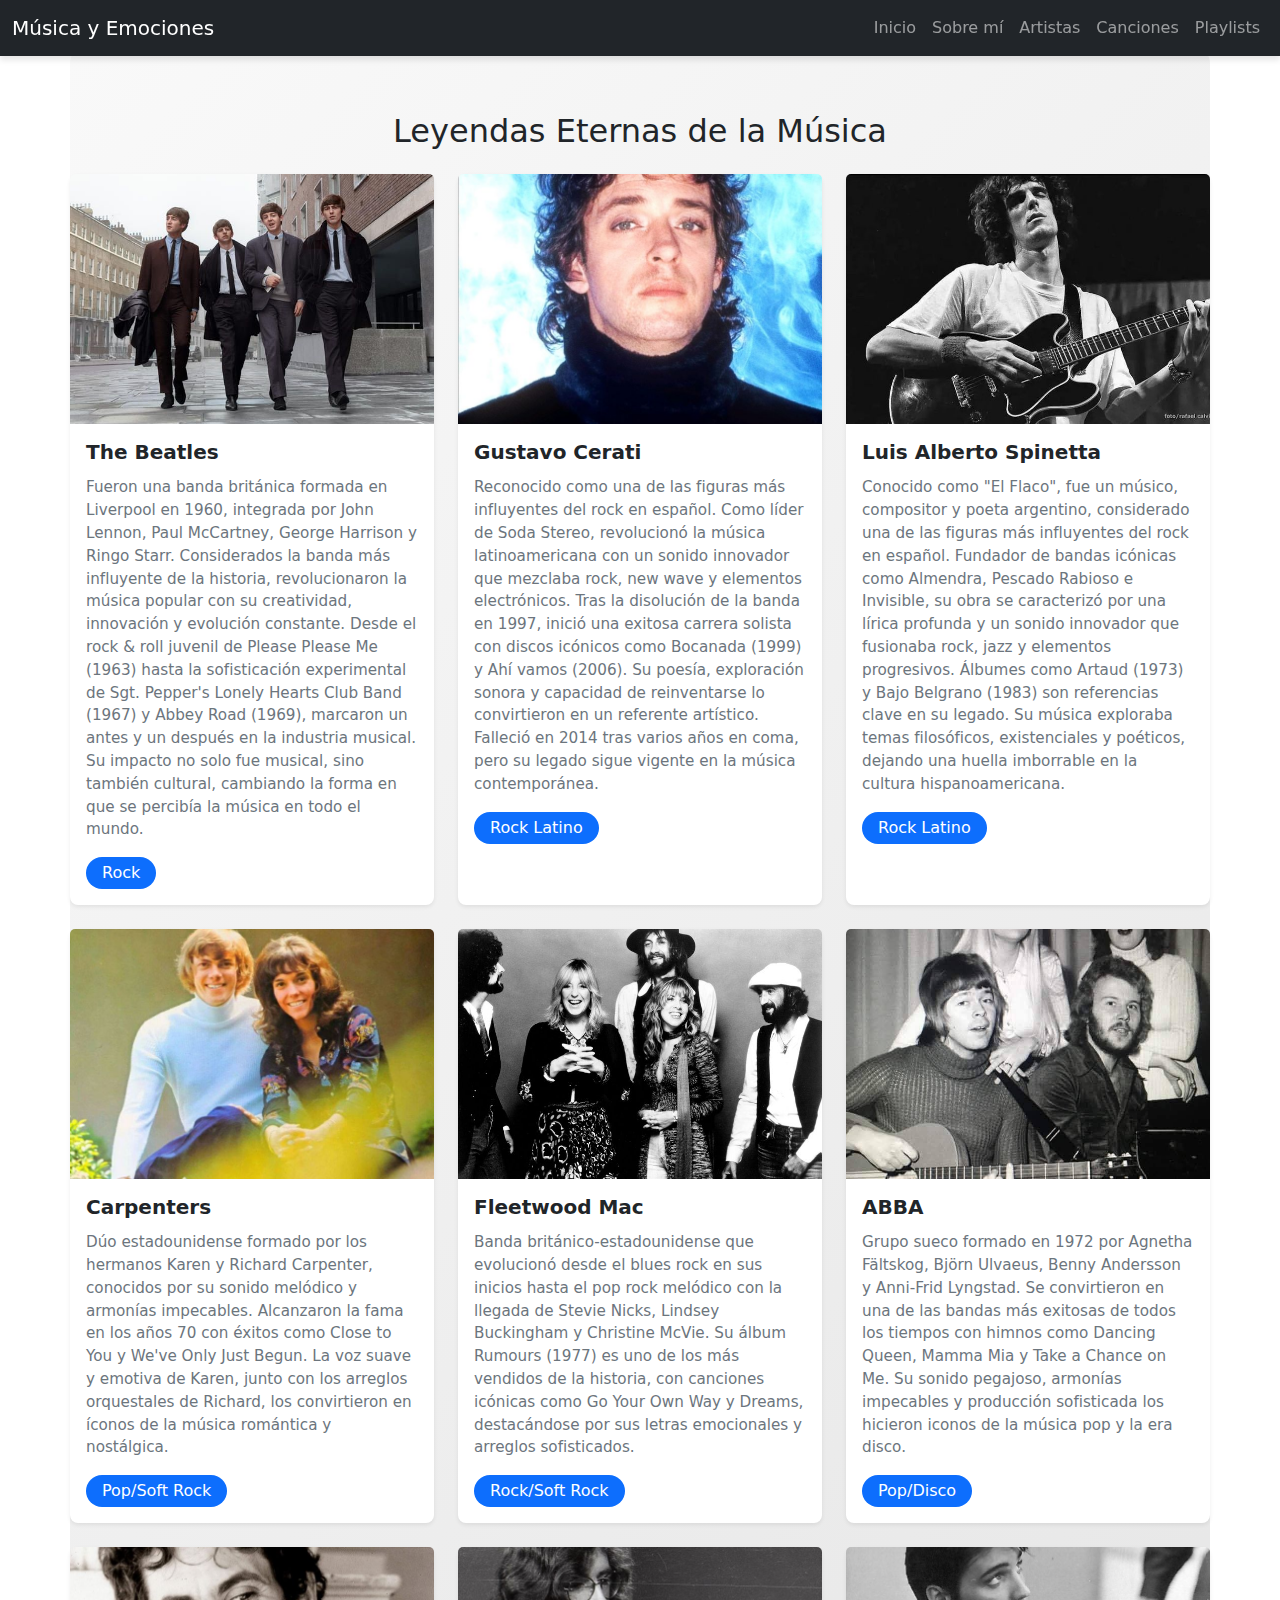
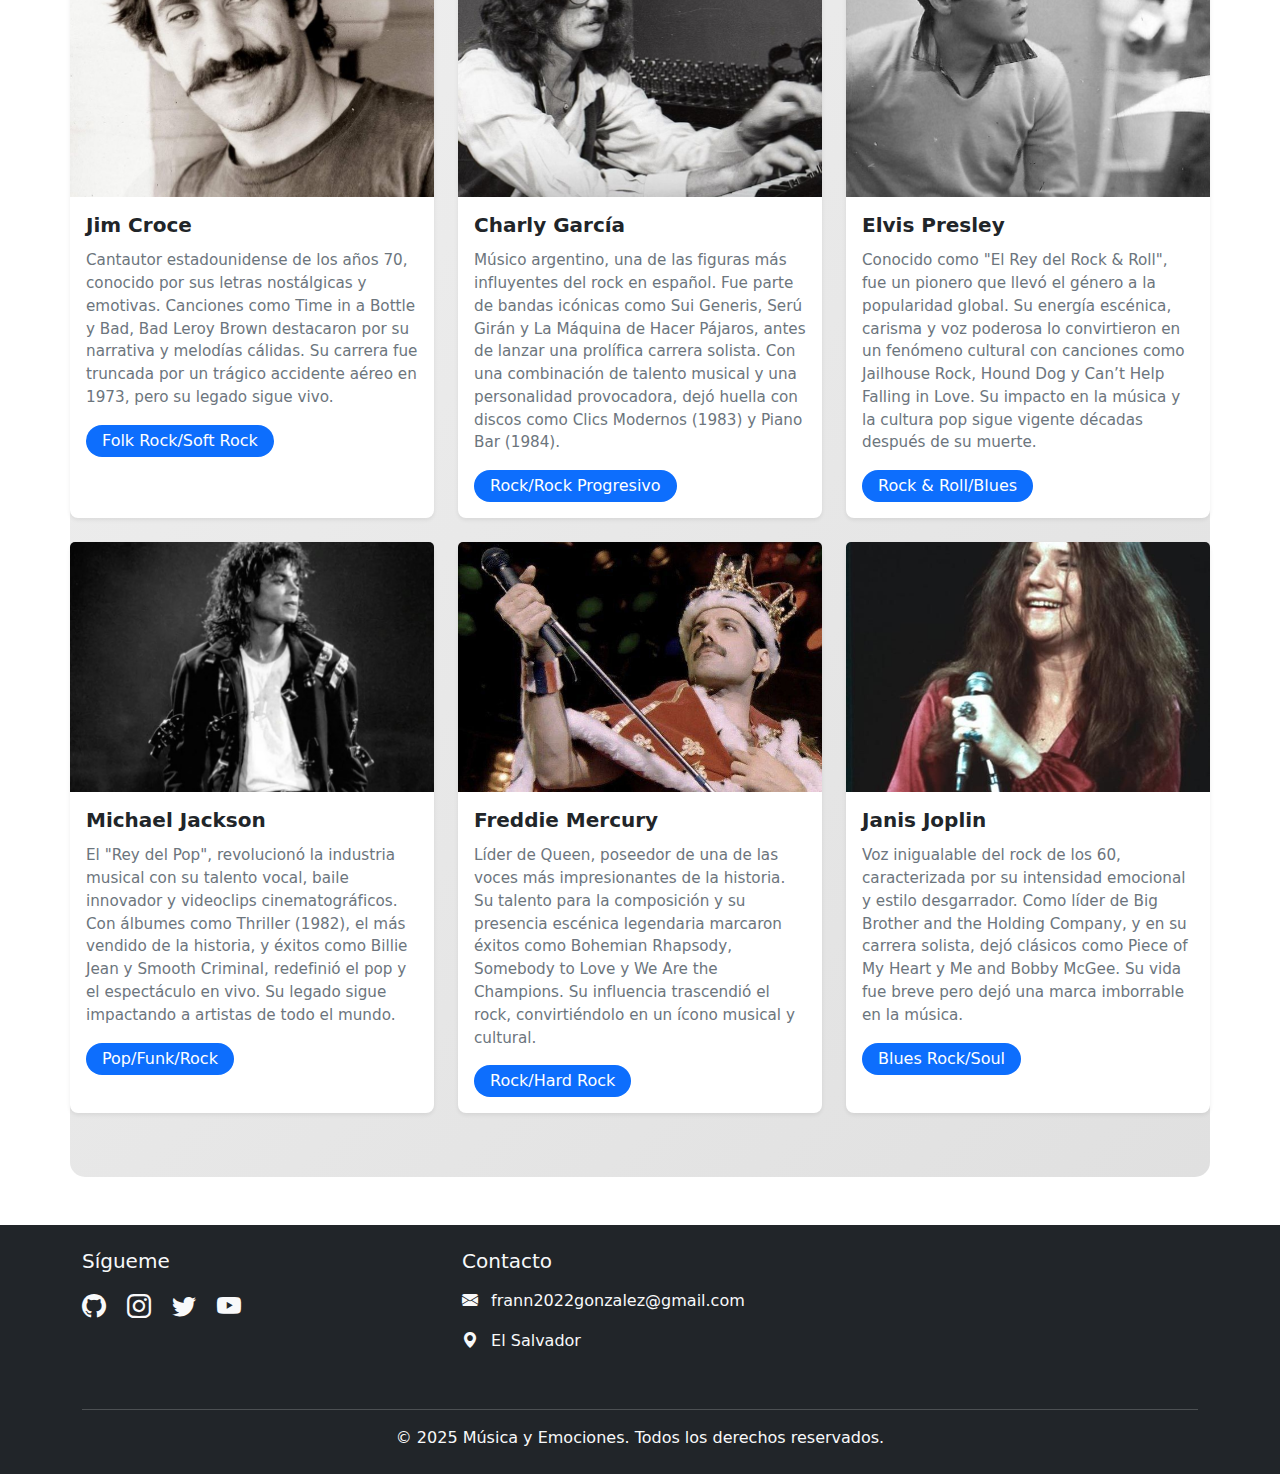
==== artistas.html @ a3bd382b "first commit" ====
<!DOCTYPE html>
<html lang="es">

<head>
    <meta charset="UTF-8">
    <meta name="viewport" content="width=device-width, initial-scale=1.0">
    <link rel="icon" type="image/png" href="Images/ondas-sonoras.png">
    <link href="https://cdn.jsdelivr.net/npm/bootstrap@5.3.0/dist/css/bootstrap.min.css" rel="stylesheet">
    <link href="https://cdn.jsdelivr.net/npm/bootstrap-icons@1.10.3/font/bootstrap-icons.css" rel="stylesheet">
    <link rel="stylesheet" href="styles.css">
</head>

<main>
<body>
    <nav class="navbar navbar-expand-lg navbar-dark bg-dark fixed-top">
        <div class="container-fluid">
            <a class="navbar-brand" href="index.html">Música y Emociones</a>
            <button class="navbar-toggler" type="button" data-bs-toggle="collapse" data-bs-target="#navbarNav">
                <span class="navbar-toggler-icon"></span>
            </button>
            <div class="collapse navbar-collapse" id="navbarNav">
                <ul class="navbar-nav ms-auto">
                    <li class="nav-item">
                        <a class="nav-link" href="index.html">Inicio</a>
                    </li>
                    <li class="nav-item">
                        <a class="nav-link" href="sobre-mi.html">Sobre mí</a>
                    </li>
                    <li class="nav-item">
                        <a class="nav-link" href="artistas.html">Artistas</a>
                    </li>
                    <li class="nav-item">
                        <a class="nav-link" href="canciones.html">Canciones</a>
                    </li>
                    <li class="nav-item">
                        <a class="nav-link" href="playlist.html">Playlists</a>
                    </li>
                </ul>
            </div>
        </div>
    </nav>

    <!-- Artistas - Galería -->
    <section id="artistas" class="container my-5">
        <h2 class="text-center mb-4">Leyendas Eternas de la Música</h2>
        <div class="row g-4">

            <!-- The Beatles Card -->
            <div class="col-md-4">
                <div class="card h-100 shadow-sm hover-card">
                    <div class="card-img-wrapper">
                        <img src="Images/Artistas/Beatles.jpg" class="card-img-top artist-img" alt="The Beatles">
                    </div>
                    <div class="card-body">
                        <h5 class="card-title">The Beatles</h5>
                        <p class="card-text">Fueron una banda británica formada en Liverpool en 1960, integrada por John
                            Lennon,
                            Paul McCartney, George Harrison y Ringo Starr. Considerados la banda más influyente de la
                            historia,
                            revolucionaron la música popular con su creatividad, innovación y evolución constante. Desde
                            el rock &
                            roll juvenil de Please Please Me (1963) hasta la sofisticación experimental de Sgt. Pepper's
                            Lonely Hearts
                            Club Band (1967) y Abbey Road (1969), marcaron un antes y un después en la industria
                            musical. Su impacto
                            no solo fue musical, sino también cultural, cambiando la forma en que se percibía la música
                            en todo el
                            mundo.</p>
                        <div class="d-flex justify-content-between align-items-center">
                            <span class="badge bg-primary">Rock</span>
                        </div>
                    </div>
                </div>
            </div>

            <!-- Gustavo Cerati Card -->
            <div class="col-md-4">
                <div class="card h-100 shadow-sm hover-card">
                    <div class="card-img-wrapper">
                        <img src="Images/Artistas/Cerati3.jpg" class="card-img-top artist-img" alt="Gustavo Cerati">
                    </div>
                    <div class="card-body">
                        <h5 class="card-title">Gustavo Cerati</h5>
                        <p class="card-text">Reconocido como una de las figuras más influyentes del rock en español.
                            Como líder de
                            Soda Stereo, revolucionó la música latinoamericana con un sonido innovador que mezclaba
                            rock, new wave y
                            elementos electrónicos. Tras la disolución de la banda en 1997, inició una exitosa carrera
                            solista con
                            discos icónicos como Bocanada (1999) y Ahí vamos (2006). Su poesía, exploración sonora y
                            capacidad de
                            reinventarse lo convirtieron en un referente artístico. Falleció en 2014 tras varios años en
                            coma, pero su
                            legado sigue vigente en la música contemporánea.</p>
                        <div class="d-flex justify-content-between align-items-center">
                            <span class="badge bg-primary">Rock Latino</span>
                        </div>
                    </div>
                </div>
            </div>

            <!-- Spinetta Card -->
            <div class="col-md-4">
                <div class="card h-100 shadow-sm hover-card">
                    <div class="card-img-wrapper">
                        <img src="Images/Artistas/Spinetta.jpg" class="card-img-top artist-img" alt="Gustavo Cerati">
                    </div>
                    <div class="card-body">
                        <h5 class="card-title">Luis Alberto Spinetta</h5>
                        <p class="card-text">Conocido como "El Flaco", fue un músico, compositor y poeta argentino,
                            considerado una
                            de las figuras más influyentes del rock en español. Fundador de bandas icónicas como
                            Almendra, Pescado
                            Rabioso e Invisible, su obra se caracterizó por una lírica profunda y un sonido innovador
                            que fusionaba
                            rock, jazz y elementos progresivos. Álbumes como Artaud (1973) y Bajo Belgrano (1983) son
                            referencias
                            clave en su legado. Su música exploraba temas filosóficos, existenciales y poéticos, dejando
                            una huella
                            imborrable en la cultura hispanoamericana.</p>
                        <div class="d-flex justify-content-between align-items-center">
                            <span class="badge bg-primary">Rock Latino</span>
                        </div>
                    </div>
                </div>
            </div>

            <!-- Carpenters Card -->
            <div class="col-md-4">
                <div class="card h-100 shadow-sm hover-card">
                    <div class="card-img-wrapper">
                        <img src="Images/Artistas/Carpenters.jpg" class="card-img-top artist-img" alt="Gustavo Cerati">
                    </div>
                    <div class="card-body">
                        <h5 class="card-title">Carpenters</h5>
                        <p class="card-text">Dúo estadounidense formado por los hermanos Karen y Richard Carpenter,
                            conocidos por su
                            sonido melódico y armonías impecables. Alcanzaron la fama en los años 70 con éxitos como
                            Close to You y
                            We've Only Just Begun. La voz suave y emotiva de Karen, junto con los arreglos orquestales
                            de Richard, los
                            convirtieron en íconos de la música romántica y nostálgica.</p>
                        <div class="d-flex justify-content-between align-items-center">
                            <span class="badge bg-primary">Pop/Soft Rock </span>
                        </div>
                    </div>
                </div>
            </div>

            <!-- Fleetwood mac Card -->
            <div class="col-md-4">
                <div class="card h-100 shadow-sm hover-card">
                    <div class="card-img-wrapper">
                        <img src="Images/Artistas/Fleetwood Mac.jpg" class="card-img-top artist-img"
                            alt="Gustavo Cerati">
                    </div>
                    <div class="card-body">
                        <h5 class="card-title">Fleetwood Mac</h5>
                        <p class="card-text">Banda británico-estadounidense que evolucionó desde el blues rock en sus
                            inicios hasta
                            el pop rock melódico con la llegada de Stevie Nicks, Lindsey Buckingham y Christine McVie.
                            Su álbum
                            Rumours (1977) es uno de los más vendidos de la historia, con canciones icónicas como Go
                            Your Own Way y
                            Dreams, destacándose por sus letras emocionales y arreglos sofisticados.</p>
                        <div class="d-flex justify-content-between align-items-center">
                            <span class="badge bg-primary">Rock/Soft Rock </span>
                        </div>
                    </div>
                </div>

            </div>

            <!-- Abba Card -->
            <div class="col-md-4">
                <div class="card h-100 shadow-sm hover-card">
                    <div class="card-img-wrapper">
                        <img src="Images/Artistas/ABBA.jpg" class="card-img-top artist-img" alt="Gustavo Cerati">
                    </div>
                    <div class="card-body">
                        <h5 class="card-title">ABBA</h5>
                        <p class="card-text">Grupo sueco formado en 1972 por Agnetha Fältskog, Björn Ulvaeus, Benny
                            Andersson y
                            Anni-Frid Lyngstad. Se convirtieron en una de las bandas más exitosas de todos los tiempos
                            con himnos como
                            Dancing Queen, Mamma Mia y Take a Chance on Me. Su sonido pegajoso, armonías impecables y
                            producción
                            sofisticada los hicieron iconos de la música pop y la era disco.</p>
                        <div class="d-flex justify-content-between align-items-center">
                            <span class="badge bg-primary">Pop/Disco </span>
                        </div>
                    </div>
                </div>
            </div>

            <!-- Jim Croce Card -->
            <div class="col-md-4">
                <div class="card h-100 shadow-sm hover-card">
                    <div class="card-img-wrapper">
                        <img src="Images/Artistas/Jim Croce.jpg" class="card-img-top artist-img" alt="Gustavo Cerati">
                    </div>
                    <div class="card-body">
                        <h5 class="card-title">Jim Croce</h5>
                        <p class="card-text">Cantautor estadounidense de los años 70, conocido por sus letras
                            nostálgicas y
                            emotivas. Canciones como Time in a Bottle y Bad, Bad Leroy Brown destacaron por su narrativa
                            y melodías
                            cálidas. Su carrera fue truncada por un trágico accidente aéreo en 1973, pero su legado
                            sigue vivo.</p>
                        <div class="d-flex justify-content-between align-items-center">
                            <span class="badge bg-primary">Folk Rock/Soft Rock </span>
                        </div>
                    </div>
                </div>
            </div>

            <!-- Charly Card -->
            <div class="col-md-4">
                <div class="card h-100 shadow-sm hover-card">
                    <div class="card-img-wrapper">
                        <img src="Images/Artistas/Charly García.jpg" class="card-img-top artist-img"
                            alt="Gustavo Cerati">
                    </div>
                    <div class="card-body">
                        <h5 class="card-title">Charly García</h5>
                        <p class="card-text">Músico argentino, una de las figuras más influyentes del rock en español.
                            Fue parte de
                            bandas icónicas como Sui Generis, Serú Girán y La Máquina de Hacer Pájaros, antes de lanzar
                            una prolífica
                            carrera solista. Con una combinación de talento musical y una personalidad provocadora, dejó
                            huella con
                            discos como Clics Modernos (1983) y Piano Bar (1984).</p>
                        <div class="d-flex justify-content-between align-items-center">
                            <span class="badge bg-primary">Rock/Rock Progresivo </span>
                        </div>
                    </div>
                </div>
            </div>

            <!-- Elvis Card -->
            <div class="col-md-4">
                <div class="card h-100 shadow-sm hover-card">
                    <div class="card-img-wrapper">
                        <img src="Images/Artistas/Elvis.jpg" class="card-img-top artist-img" alt="Gustavo Cerati">
                    </div>
                    <div class="card-body">
                        <h5 class="card-title">Elvis Presley</h5>
                        <p class="card-text">Conocido como "El Rey del Rock & Roll", fue un pionero que llevó el género
                            a la
                            popularidad global. Su energía escénica, carisma y voz poderosa lo convirtieron en un
                            fenómeno cultural
                            con canciones como Jailhouse Rock, Hound Dog y Can’t Help Falling in Love. Su impacto en la
                            música y la
                            cultura pop sigue vigente décadas después de su muerte.</p>
                        <div class="d-flex justify-content-between align-items-center">
                            <span class="badge bg-primary">Rock & Roll/Blues </span>
                        </div>
                    </div>
                </div>
            </div>

            <!-- Michael Jackson Card -->
            <div class="col-md-4">
                <div class="card h-100 shadow-sm hover-card">
                    <div class="card-img-wrapper">
                        <img src="Images/Artistas/Michael Jackson.jpg" class="card-img-top artist-img"
                            alt="Gustavo Cerati">
                    </div>
                    <div class="card-body">
                        <h5 class="card-title">Michael Jackson</h5>
                        <p class="card-text">El "Rey del Pop", revolucionó la industria musical con su talento vocal,
                            baile
                            innovador y videoclips cinematográficos. Con álbumes como Thriller (1982), el más vendido de
                            la historia,
                            y éxitos como Billie Jean y Smooth Criminal, redefinió el pop y el espectáculo en vivo. Su
                            legado sigue
                            impactando a artistas de todo el mundo.</p>
                        <div class="d-flex justify-content-between align-items-center">
                            <span class="badge bg-primary">Pop/Funk/Rock </span>
                        </div>
                    </div>
                </div>
            </div>

            <!-- Freddie Mercury Card -->
            <div class="col-md-4">
                <div class="card h-100 shadow-sm hover-card">
                    <div class="card-img-wrapper">
                        <img src="Images/Artistas/Freddie Mercury.jpg" class="card-img-top artist-img"
                            alt="Gustavo Cerati">
                    </div>
                    <div class="card-body">
                        <h5 class="card-title">Freddie Mercury</h5>
                        <p class="card-text">Líder de Queen, poseedor de una de las voces más impresionantes de la
                            historia. Su
                            talento para la composición y su presencia escénica legendaria marcaron éxitos como Bohemian
                            Rhapsody,
                            Somebody to Love y We Are the Champions. Su influencia trascendió el rock, convirtiéndolo en
                            un ícono
                            musical y cultural.</p>
                        <div class="d-flex justify-content-between align-items-center">
                            <span class="badge bg-primary">Rock/Hard Rock </span>
                        </div>
                    </div>
                </div>
            </div>

            <!-- Janis Joplin Card -->
            <div class="col-md-4">
                <div class="card h-100 shadow-sm hover-card">
                    <div class="card-img-wrapper">
                        <img src="Images/Artistas/Janis Joplin.jpg" class="card-img-top artist-img"
                            alt="Gustavo Cerati">
                    </div>
                    <div class="card-body">
                        <h5 class="card-title">Janis Joplin</h5>
                        <p class="card-text">Voz inigualable del rock de los 60, caracterizada por su intensidad
                            emocional y estilo
                            desgarrador. Como líder de Big Brother and the Holding Company, y en su carrera solista,
                            dejó clásicos
                            como Piece of My Heart y Me and Bobby McGee. Su vida fue breve pero dejó una marca
                            imborrable en la
                            música.</p>
                        <div class="d-flex justify-content-between align-items-center">
                            <span class="badge bg-primary">Blues Rock/Soul </span>
                        </div>
                    </div>
                </div>
            </div>

        </div>
    </section>

    <!-- Footer -->
    <footer class="footer bg-dark text-light py-4 mt-5">
        <div class="container">
          <div class="row g-4">
            <!-- Columna de redes sociales -->
            <div class="col-md-4">
              <h5 class="mb-3">Sígueme</h5>
              <div class="social-links">
                <a href="https://github.com/Frann1411" target="_blank" class="text-light me-3"><i class="bi bi-github fs-4"></i></a>
                <a href="https://www.instagram.com/frann14.11?igsh=MWNpeHpvYTNza2E0MA==" target="_blank" class="text-light me-3"><i class="bi bi-instagram fs-4"></i></a>
                <a href="https://x.com/Frann1411" target="_blank" class="text-light me-3"><i class="bi bi-twitter fs-4"></i></a>
                <a href="https://www.youtube.com/@franklingonzalez1224" target="_blank" class="text-light me-3"><i class="bi bi-youtube fs-4"></i></a>
              </div>
            </div>
  
            <!-- Columna de contacto -->
            <div class="col-md-4">
              <h5 class="mb-3">Contacto</h5>
              <p><i class="bi bi-envelope-fill me-2"></i> frann2022gonzalez@gmail.com </p>
              <p><i class="bi bi-geo-alt-fill me-2"></i> El Salvador </p>
            </div>
          </div>
          <!-- Derechos de autor -->
          <div class="row mt-4">
            <div class="col-12">
              <hr class="bg-light">
              <p class="text-center mb-0">
                © 2025 Música y Emociones. Todos los derechos reservados.
              </p>
            </div>
          </div>
        </div>
      </footer>

    <!-- Scripts -->
    <script src="scripts.js"></script>
    <script src="https://cdn.jsdelivr.net/npm/bootstrap@5.3.0/dist/js/bootstrap.bundle.min.js"></script>

</body>
</main>
</html>
---- styles.css ----
/* Estilos para el Navbar */
#navbar {
    background: transparent;
    transition: background 0.5s ease;
  }
  
  #navbar.scrolled {
    background: linear-gradient(90deg, #061a3f, #020a1a); /* Fondo al hacer scroll */
  }
  
  .navbar-nav .nav-link {
    position: relative;
    transition: color 0.3s ease;
  }
  
  .navbar-nav .nav-link:hover {
    color: #ff6f61 !important; /* Color al hacer hover */
  }
  
  .navbar-nav .nav-link::after {
    content: '';
    position: absolute;
    width: 0;
    height: 2px;
    background: #ff6f61; /* Color del subrayado */
    bottom: 0;
    left: 0;
    transition: width 0.3s ease;
  }
  
  .navbar-nav .nav-link:hover::after {
    width: 100%; /* Subrayado al hacer hover */
  }
  
  .navbar {
    box-shadow: 0 4px 6px rgba(0, 0, 0, 0.1); /* Sombra */
  }
  
  /* Animación del menú desplegable */
  .navbar-toggler {
    border: none;
    outline: none;
  }
  
  .navbar-toggler:focus {
    box-shadow: none;
  }
  
  .navbar-toggler-icon {
    transition: transform 0.3s ease;
  }
  
  .navbar-toggler[aria-expanded="true"] .navbar-toggler-icon {
    transform: rotate(90deg); /* Gira el ícono al abrir el menú */
  }

.carousel-inner {
    max-height: 200vh; /* Usa unidades viewport para hacerlo responsive */
}

.carousel-inner img {
    object-fit: cover;
    height: 70vh;
    width: 50%;
}

/* Estilos para la sección "Sobre mí" */
#sobre-mi {
    background: linear-gradient(135deg, #f9f9f9, #e0e0e0);
    padding: 4rem 0;
    border-radius: 15px;
  }
  
  .gradient-text {
    background: linear-gradient(45deg, #ff6f61, #2a5298);
    -webkit-background-clip: text;
    -webkit-text-fill-color: transparent;
  }
  
  .profile-img {
    transition: transform 0.3s ease, box-shadow 0.3s ease;
  }
  
  .profile-img:hover {
    transform: scale(1.05);
    box-shadow: 0 10px 20px rgba(0, 0, 0, 0.2);
  }
  
  .badge {
    font-size: 1rem;
    padding: 0.5rem 1rem;
    border-radius: 20px;
    transition: transform 0.3s ease, background-color 0.3s ease;
  }
  
  .badge:hover {
    transform: translateY(-5px);
    background-color: #ff6f61 !important;
    color: white !important;
  }
  
  .btn-outline-primary, .btn-outline-dark {
    transition: transform 0.3s ease, background-color 0.3s ease;
  }
  
  .btn-outline-primary:hover, .btn-outline-dark:hover {
    transform: translateY(-5px);
  }
  
  .bi-spotify, .bi-instagram {
    transition: transform 0.3s ease;
  }
  
  .btn:hover .bi-spotify, .btn:hover .bi-instagram {
    transform: rotate(360deg);
  }
  
  /* Animación para las notas musicales */
  @keyframes float {
    0%, 100% {
      transform: translateY(0);
    }
    50% {
      transform: translateY(-20px);
    }
  }
  
  .floating-music-note {
    position: absolute;
    font-size: 2rem;
    animation: float 3s ease-in-out infinite;
  }
  
  .note-1 {
    top: 10%;
    left: 20%;
    animation-delay: 2s;
  }
  
  .note-2 {
    top: 30%;
    right: 10%;
    animation-delay: 1s;
  }
  
  .note-3 {
    bottom: 10%;
    left: 50%;
    animation-delay: 2s;
  }

/* Estilos para la sección de artistas */
#artistas {
  background: linear-gradient(135deg, #f9f9f9, #e0e0e0);
  padding: 4rem 0;
  border-radius: 15px;
}

.card-img-wrapper {
    height: 250px; /* Altura fija para todas las imágenes */
    overflow: hidden;
    position: relative;
}

.artist-img {
    width: 100%;
    height: 100%;
    object-fit: cover;
    transition: transform 0.3s ease;
}

.hover-card {
    transition: transform 0.3s ease, box-shadow 0.3s ease;
}

.hover-card:hover {
    transform: translateY(-5px);
    box-shadow: 0 0.5rem 1rem rgba(0,0,0,0.15) !important;
}

.hover-card:hover .artist-img {
    transform: scale(1.05);
}

.card {
    border: none;
    background-color: #fff;
    border-radius: 0.5rem;
}

.card-title {
    font-weight: 600;
    margin-bottom: 0.75rem;
}

.card-text {
    color: #6c757d;
    font-size: 0.95rem;
    line-height: 1.5;
}

.badge {
    padding: 0.5em 1em;
    font-weight: 500;
}

/* Responsive adjustments */
@media (max-width: 768px) {
    .card-img-wrapper {
        height: 200px;
    }
}

@media (max-width: 576px) {
    .card-img-wrapper {
        height: 180px;
    }
}

/* Estilos para el carrusel */
.carousel {
    border-radius: 1px;
    overflow: hidden;
  }
  
  .carousel-item {
    transition: transform 1s ease-in-out;
  }
  
  .carousel-item::before {
    content: '';
    position: absolute;
    top: 0;
    left: 0;
    width: 100%;
    height: 100%;
    background: rgba(0, 0, 0, 0.5);
  }
  
  .carousel-item img {
    width: 70%;
    height: auto;
    max-height: 425px;
    transition: transform 0.5s ease;
  }
  
  .carousel-item:hover img {
    transform: scale(1.1);
  }
  
  .carousel-caption h5 {
    font-size: 2.5rem;
    font-weight: bold;
    text-shadow: 2px 2px 4px rgba(0, 0, 0, 0.5);
  }
  
  .carousel-caption p {
    font-size: 1.2rem;
    text-shadow: 2px 2px 4px rgba(0, 0, 0, 0.5);
  }
  
  .carousel-indicators button {
    width: 10px;
    height: 10px;
    border-radius: 50%;
    background-color: rgba(255, 255, 255, 0.5);
    border: none;
    margin: 0 5px;
  }
  
  .carousel-indicators .active {
    background-color: #ff6f61;
  }
  
  /* Estilos responsive */
  @media (max-width: 768px) {
    .carousel-caption h5 {
      font-size: 1.5rem;
    }
  
    .carousel-control-prev,
    .carousel-control-next {
      display: none;
    }
  }

/* Estilos para la sección de canciones */
#canciones {
  background: linear-gradient(135deg, #f9f9f9, #e0e0e0);
  padding: 4rem 0;
  border-radius: 15px;
}

.card-img-wrapper {
  height: 250px; /* Altura fija para todas las imágenes */
  overflow: hidden;
  position: relative;
}

.artist-img {
  width: 100%;
  height: 100%;
  object-fit: cover;
  transition: transform 0.3s ease;
}

.hover-card {
  transition: transform 0.3s ease, box-shadow 0.3s ease;
}

.hover-card:hover {
  transform: translateY(-5px);
  box-shadow: 0 0.5rem 1rem rgba(0, 0, 0, 0.15) !important;
}

.hover-card:hover .artist-img {
  transform: scale(1.05);
}

.card {
  border: none;
  background-color: #fff;
  border-radius: 0.5rem;
}

.card-title {
  font-weight: 600;
  margin-bottom: 0.75rem;
}

.card-text {
  color: #6c757d;
  font-size: 0.95rem;
  line-height: 1.5;
}

.badge {
  padding: 0.5em 1em;
  font-weight: 500;
}

/* estilos generales */
#main-content {
  opacity: 1;
  transition: opacity 0.5s ease;
}

#main-content.fade-out {
  opacity: 0;
}


#playlists {
  background: linear-gradient(135deg, #f9f9f9, #e0e0e0);
  padding: 4rem 0;
  border-radius: 15px;
}


#contacto {
  background: linear-gradient(135deg, #f9f9f9, #e0e0e0);
  padding: 4rem 0;
  border-radius: 15px;
}

/* Estilos para el footer */
.footer {
  background-color: #212529;
}

.footer a {
  transition: color 0.3s ease;
}

.footer a:hover {
  color: #007bff !important;
}

.social-links a {
  transition: transform 0.3s ease;
  display: inline-block;
}

.social-links a:hover {
  transform: translateY(-3px);
}

.footer hr {
  opacity: 0.2;
}

/* Ajustes responsivos */
@media (max-width: 768px) {
  .social-links {
      text-align: center;
  }
  
  .footer h5 {
      margin-top: 1rem;
  }
}

/* Estilos para la sección del impacto emocional */
.emotional-impact {
  background-color: #ffffff;
}

.emotion-card {
  display: flex;
  align-items: center;
  gap: 1rem;
  padding: 1rem;
  background-color: #f8f9fa;
  border-radius: 10px;
  transition: transform 0.3s ease;
}

.emotion-card:hover {
  transform: translateX(10px);
}

.emotion-card i {
  font-size: 1.5rem;
}

.impact-quote {
  position: relative;
}

.impact-quote .bi-music-note-beamed {
  position: relative;
  bottom: 0;
  right: 0;
  z-index: 0;
}

.blockquote {
  position: relative;
  z-index: 1;
}

/* Estilos para la sección de experiencias musicales */
.experience-card {
  background-color: white;
  border-radius: 15px;
  box-shadow: 0 5px 15px rgba(0,0,0,0.05);
  transition: transform 0.3s ease;
  height: 100%;
}

.experience-card:hover {
  transform: translateY(-10px);
}

.experience-icon {
  color: #007bff;
  opacity: 0.8;
}

.experience-card h4 {
  color: #333;
  margin-bottom: 1rem;
}

.experience-card p {
  color: #666;
  font-size: 0.95rem;
  line-height: 1.6;
}

/* Ajustes responsivos */
@media (max-width: 768px) {
  .impact-quote {
      margin-top: 2rem;
  }
  
  .emotion-card {
      margin-bottom: 1rem;
  }
}

/* Estilos para la sección de playlists */
.playlist-header {
  padding: 2rem 0;
}

.playlist-card {
  border: none;
  border-radius: 15px;
  transition: all 0.3s ease;
  box-shadow: 0 5px 15px rgba(0,0,0,0.1);
  overflow: hidden;
}

.playlist-card:hover {
  transform: translateY(-10px);
  box-shadow: 0 8px 25px rgba(0,0,0,0.15);
}

.playlist-icon {
  font-size: 2.5rem;
  text-align: center;
}

.playlist-icon i {
  background: linear-gradient(45deg, #ff4b4b, #ff6b6b);
  -webkit-background-clip: text;
  -webkit-text-fill-color: transparent;
}

.playlist-card .card-title {
  font-size: 1.25rem;
  font-weight: 600;
  margin-bottom: 1rem;
}

.playlist-card .card-text {
  color: #6c757d;
  font-size: 0.95rem;
  line-height: 1.6;
}

.playlist-stats {
  margin-top: auto;
}

.playlist-stats .badge {
  padding: 0.5em 1em;
  font-weight: normal;
}

.playlist-btn {
  width: 100%;
  border-radius: 25px;
  padding: 0.5rem 1rem;
  transition: all 0.3s ease;
}

.playlist-btn:hover {
  background-color: #ff0000;
  border-color: #ff0000;
  color: white;
  transform: scale(1.02);
}

/* Ajustes responsivos */
@media (max-width: 768px) {
  .playlist-header {
      padding: 1rem 0;
  }
  
  .playlist-card {
      margin-bottom: 1.5rem;
  }
}
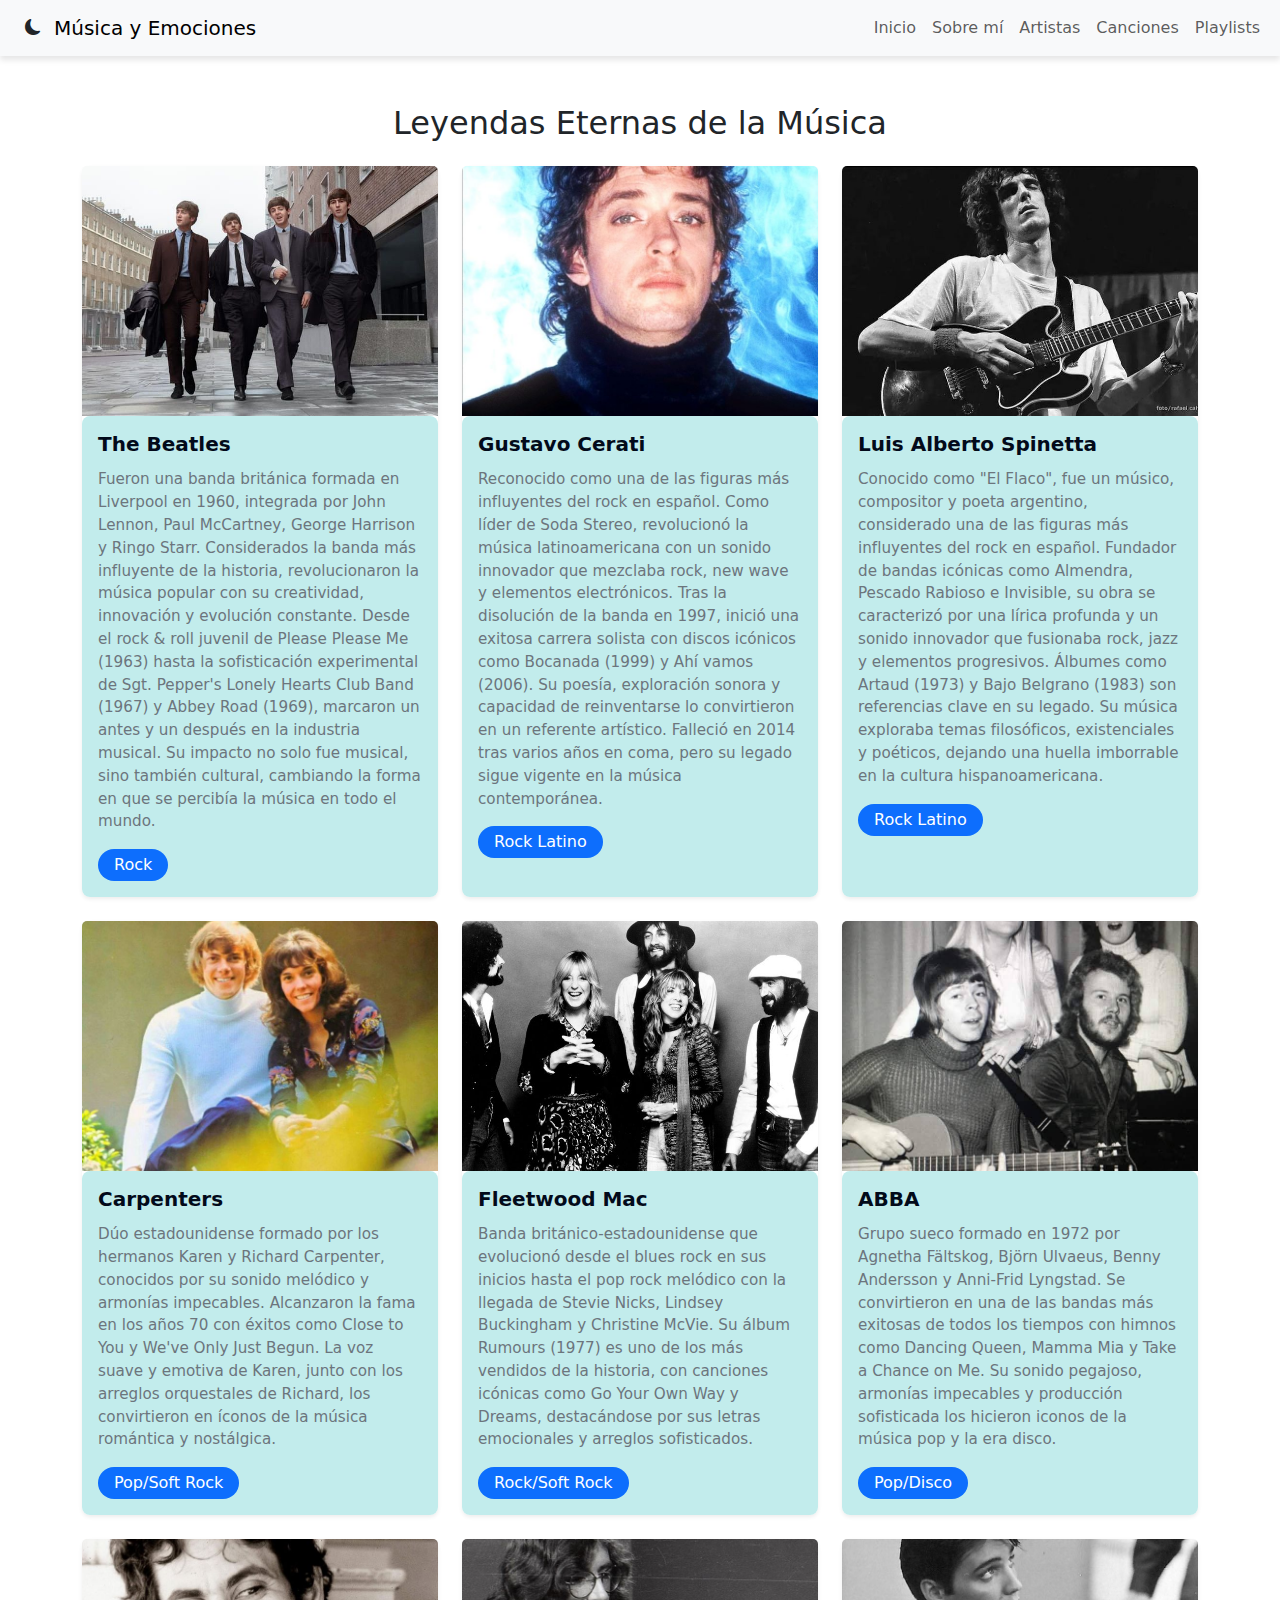
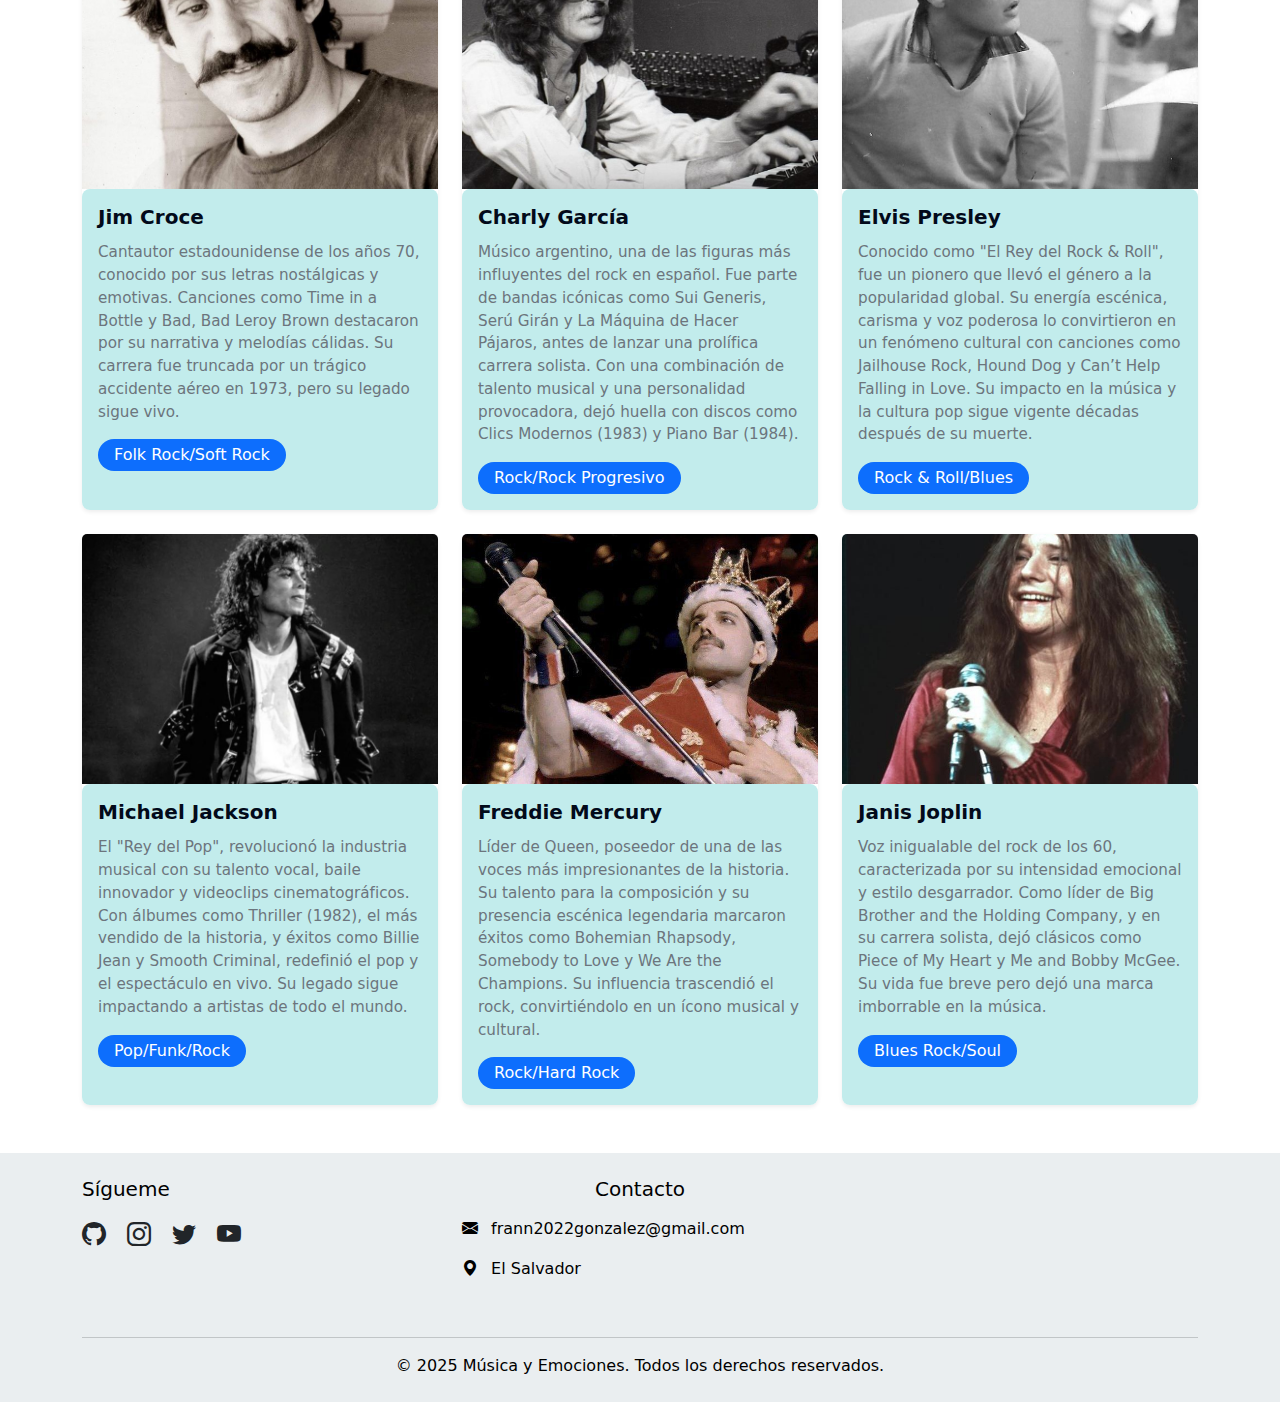
==== commit 100db6eb: "agragado modo oscuro y ajustes de estilo" ====
--- a/artistas.html
+++ b/artistas.html
@@ -10,365 +10,404 @@
     <link rel="stylesheet" href="styles.css">
 </head>
 
-<main>
-<body>
-    <nav class="navbar navbar-expand-lg navbar-dark bg-dark fixed-top">
-        <div class="container-fluid">
-            <a class="navbar-brand" href="index.html">Música y Emociones</a>
-            <button class="navbar-toggler" type="button" data-bs-toggle="collapse" data-bs-target="#navbarNav">
-                <span class="navbar-toggler-icon"></span>
-            </button>
-            <div class="collapse navbar-collapse" id="navbarNav">
-                <ul class="navbar-nav ms-auto">
-                    <li class="nav-item">
-                        <a class="nav-link" href="index.html">Inicio</a>
-                    </li>
-                    <li class="nav-item">
-                        <a class="nav-link" href="sobre-mi.html">Sobre mí</a>
-                    </li>
-                    <li class="nav-item">
-                        <a class="nav-link" href="artistas.html">Artistas</a>
-                    </li>
-                    <li class="nav-item">
-                        <a class="nav-link" href="canciones.html">Canciones</a>
-                    </li>
-                    <li class="nav-item">
-                        <a class="nav-link" href="playlist.html">Playlists</a>
-                    </li>
-                </ul>
+<main id="main-content">
+
+    <body data-bs-theme="light">
+        <nav class="navbar navbar-expand-lg bg-body-tertiary bg-dark">
+            <div class="container-fluid">
+                <button onclick="cambiarTema()" class=" btn rounded-fill"><i id="d1-icon"
+                        class="bi bi-moon-fill"></i></button>
+                <a class="navbar-brand" href="index.html">Música y Emociones</a>
+                <button class="navbar-toggler" type="button" data-bs-toggle="collapse" data-bs-target="#navbarNav">
+                    <span class="navbar-toggler-icon"></span>
+                </button>
+                <div class="collapse navbar-collapse" id="navbarNav">
+                    <ul class="navbar-nav ms-auto">
+                        <li class="nav-item">
+                            <a class="nav-link" href="index.html">Inicio</a>
+                        </li>
+                        <li class="nav-item">
+                            <a class="nav-link" href="sobre-mi.html">Sobre mí</a>
+                        </li>
+                        <li class="nav-item">
+                            <a class="nav-link" href="artistas.html">Artistas</a>
+                        </li>
+                        <li class="nav-item">
+                            <a class="nav-link" href="canciones.html">Canciones</a>
+                        </li>
+                        <li class="nav-item">
+                            <a class="nav-link" href="playlist.html">Playlists</a>
+                        </li>
+                    </ul>
+                </div>
             </div>
-        </div>
-    </nav>
-
-    <!-- Artistas - Galería -->
-    <section id="artistas" class="container my-5">
-        <h2 class="text-center mb-4">Leyendas Eternas de la Música</h2>
-        <div class="row g-4">
-
-            <!-- The Beatles Card -->
-            <div class="col-md-4">
-                <div class="card h-100 shadow-sm hover-card">
-                    <div class="card-img-wrapper">
-                        <img src="Images/Artistas/Beatles.jpg" class="card-img-top artist-img" alt="The Beatles">
-                    </div>
-                    <div class="card-body">
-                        <h5 class="card-title">The Beatles</h5>
-                        <p class="card-text">Fueron una banda británica formada en Liverpool en 1960, integrada por John
-                            Lennon,
-                            Paul McCartney, George Harrison y Ringo Starr. Considerados la banda más influyente de la
-                            historia,
-                            revolucionaron la música popular con su creatividad, innovación y evolución constante. Desde
-                            el rock &
-                            roll juvenil de Please Please Me (1963) hasta la sofisticación experimental de Sgt. Pepper's
-                            Lonely Hearts
-                            Club Band (1967) y Abbey Road (1969), marcaron un antes y un después en la industria
-                            musical. Su impacto
-                            no solo fue musical, sino también cultural, cambiando la forma en que se percibía la música
-                            en todo el
-                            mundo.</p>
-                        <div class="d-flex justify-content-between align-items-center">
-                            <span class="badge bg-primary">Rock</span>
-                        </div>
-                    </div>
-                </div>
+        </nav>
+
+        <!-- Artistas - Galería -->
+        <section class="container my-5">
+            <h2 class="text-center mb-4">Leyendas Eternas de la Música</h2>
+            <div class="row g-4">
+
+                <!-- The Beatles Card -->
+                <div class="col-md-4">
+                    <div class="card h-100 shadow-sm hover-card">
+                        <div class="card-img-wrapper">
+                            <img src="Images/Artistas/Beatles.jpg" class="card-img-top artist-img" alt="The Beatles">
+                        </div>
+                        <div class="card-body">
+                            <h5 class="card-title">The Beatles</h5>
+                            <p class="card-text">Fueron una banda británica formada en Liverpool en 1960, integrada por
+                                John
+                                Lennon,
+                                Paul McCartney, George Harrison y Ringo Starr. Considerados la banda más influyente de
+                                la
+                                historia,
+                                revolucionaron la música popular con su creatividad, innovación y evolución constante.
+                                Desde
+                                el rock &
+                                roll juvenil de Please Please Me (1963) hasta la sofisticación experimental de Sgt.
+                                Pepper's
+                                Lonely Hearts
+                                Club Band (1967) y Abbey Road (1969), marcaron un antes y un después en la industria
+                                musical. Su impacto
+                                no solo fue musical, sino también cultural, cambiando la forma en que se percibía la
+                                música
+                                en todo el
+                                mundo.</p>
+                            <div class="d-flex justify-content-between align-items-center">
+                                <span class="badge bg-primary">Rock</span>
+                            </div>
+                        </div>
+                    </div>
+                </div>
+
+                <!-- Gustavo Cerati Card -->
+                <div class="col-md-4">
+                    <div class="card h-100 shadow-sm hover-card">
+                        <div class="card-img-wrapper">
+                            <img src="Images/Artistas/Cerati3.jpg" class="card-img-top artist-img" alt="Gustavo Cerati">
+                        </div>
+                        <div class="card-body">
+                            <h5 class="card-title">Gustavo Cerati</h5>
+                            <p class="card-text">Reconocido como una de las figuras más influyentes del rock en español.
+                                Como líder de
+                                Soda Stereo, revolucionó la música latinoamericana con un sonido innovador que mezclaba
+                                rock, new wave y
+                                elementos electrónicos. Tras la disolución de la banda en 1997, inició una exitosa
+                                carrera
+                                solista con
+                                discos icónicos como Bocanada (1999) y Ahí vamos (2006). Su poesía, exploración sonora y
+                                capacidad de
+                                reinventarse lo convirtieron en un referente artístico. Falleció en 2014 tras varios
+                                años en
+                                coma, pero su
+                                legado sigue vigente en la música contemporánea.</p>
+                            <div class="d-flex justify-content-between align-items-center">
+                                <span class="badge bg-primary">Rock Latino</span>
+                            </div>
+                        </div>
+                    </div>
+                </div>
+
+                <!-- Spinetta Card -->
+                <div class="col-md-4">
+                    <div class="card h-100 shadow-sm hover-card">
+                        <div class="card-img-wrapper">
+                            <img src="Images/Artistas/Spinetta.jpg" class="card-img-top artist-img"
+                                alt="Gustavo Cerati">
+                        </div>
+                        <div class="card-body">
+                            <h5 class="card-title">Luis Alberto Spinetta</h5>
+                            <p class="card-text">Conocido como "El Flaco", fue un músico, compositor y poeta argentino,
+                                considerado una
+                                de las figuras más influyentes del rock en español. Fundador de bandas icónicas como
+                                Almendra, Pescado
+                                Rabioso e Invisible, su obra se caracterizó por una lírica profunda y un sonido
+                                innovador
+                                que fusionaba
+                                rock, jazz y elementos progresivos. Álbumes como Artaud (1973) y Bajo Belgrano (1983)
+                                son
+                                referencias
+                                clave en su legado. Su música exploraba temas filosóficos, existenciales y poéticos,
+                                dejando
+                                una huella
+                                imborrable en la cultura hispanoamericana.</p>
+                            <div class="d-flex justify-content-between align-items-center">
+                                <span class="badge bg-primary">Rock Latino</span>
+                            </div>
+                        </div>
+                    </div>
+                </div>
+
+                <!-- Carpenters Card -->
+                <div class="col-md-4">
+                    <div class="card h-100 shadow-sm hover-card">
+                        <div class="card-img-wrapper">
+                            <img src="Images/Artistas/Carpenters.jpg" class="card-img-top artist-img"
+                                alt="Gustavo Cerati">
+                        </div>
+                        <div class="card-body">
+                            <h5 class="card-title">Carpenters</h5>
+                            <p class="card-text">Dúo estadounidense formado por los hermanos Karen y Richard Carpenter,
+                                conocidos por su
+                                sonido melódico y armonías impecables. Alcanzaron la fama en los años 70 con éxitos como
+                                Close to You y
+                                We've Only Just Begun. La voz suave y emotiva de Karen, junto con los arreglos
+                                orquestales
+                                de Richard, los
+                                convirtieron en íconos de la música romántica y nostálgica.</p>
+                            <div class="d-flex justify-content-between align-items-center">
+                                <span class="badge bg-primary">Pop/Soft Rock </span>
+                            </div>
+                        </div>
+                    </div>
+                </div>
+
+                <!-- Fleetwood mac Card -->
+                <div class="col-md-4">
+                    <div class="card h-100 shadow-sm hover-card">
+                        <div class="card-img-wrapper">
+                            <img src="Images/Artistas/Fleetwood Mac.jpg" class="card-img-top artist-img"
+                                alt="Gustavo Cerati">
+                        </div>
+                        <div class="card-body">
+                            <h5 class="card-title">Fleetwood Mac</h5>
+                            <p class="card-text">Banda británico-estadounidense que evolucionó desde el blues rock en
+                                sus
+                                inicios hasta
+                                el pop rock melódico con la llegada de Stevie Nicks, Lindsey Buckingham y Christine
+                                McVie.
+                                Su álbum
+                                Rumours (1977) es uno de los más vendidos de la historia, con canciones icónicas como Go
+                                Your Own Way y
+                                Dreams, destacándose por sus letras emocionales y arreglos sofisticados.</p>
+                            <div class="d-flex justify-content-between align-items-center">
+                                <span class="badge bg-primary">Rock/Soft Rock </span>
+                            </div>
+                        </div>
+                    </div>
+
+                </div>
+
+                <!-- Abba Card -->
+                <div class="col-md-4">
+                    <div class="card h-100 shadow-sm hover-card">
+                        <div class="card-img-wrapper">
+                            <img src="Images/Artistas/ABBA.jpg" class="card-img-top artist-img" alt="Gustavo Cerati">
+                        </div>
+                        <div class="card-body">
+                            <h5 class="card-title">ABBA</h5>
+                            <p class="card-text">Grupo sueco formado en 1972 por Agnetha Fältskog, Björn Ulvaeus, Benny
+                                Andersson y
+                                Anni-Frid Lyngstad. Se convirtieron en una de las bandas más exitosas de todos los
+                                tiempos
+                                con himnos como
+                                Dancing Queen, Mamma Mia y Take a Chance on Me. Su sonido pegajoso, armonías impecables
+                                y
+                                producción
+                                sofisticada los hicieron iconos de la música pop y la era disco.</p>
+                            <div class="d-flex justify-content-between align-items-center">
+                                <span class="badge bg-primary">Pop/Disco </span>
+                            </div>
+                        </div>
+                    </div>
+                </div>
+
+                <!-- Jim Croce Card -->
+                <div class="col-md-4">
+                    <div class="card h-100 shadow-sm hover-card">
+                        <div class="card-img-wrapper">
+                            <img src="Images/Artistas/Jim Croce.jpg" class="card-img-top artist-img"
+                                alt="Gustavo Cerati">
+                        </div>
+                        <div class="card-body">
+                            <h5 class="card-title">Jim Croce</h5>
+                            <p class="card-text">Cantautor estadounidense de los años 70, conocido por sus letras
+                                nostálgicas y
+                                emotivas. Canciones como Time in a Bottle y Bad, Bad Leroy Brown destacaron por su
+                                narrativa
+                                y melodías
+                                cálidas. Su carrera fue truncada por un trágico accidente aéreo en 1973, pero su legado
+                                sigue vivo.</p>
+                            <div class="d-flex justify-content-between align-items-center">
+                                <span class="badge bg-primary">Folk Rock/Soft Rock </span>
+                            </div>
+                        </div>
+                    </div>
+                </div>
+
+                <!-- Charly Card -->
+                <div class="col-md-4">
+                    <div class="card h-100 shadow-sm hover-card">
+                        <div class="card-img-wrapper">
+                            <img src="Images/Artistas/Charly García.jpg" class="card-img-top artist-img"
+                                alt="Gustavo Cerati">
+                        </div>
+                        <div class="card-body">
+                            <h5 class="card-title">Charly García</h5>
+                            <p class="card-text">Músico argentino, una de las figuras más influyentes del rock en
+                                español.
+                                Fue parte de
+                                bandas icónicas como Sui Generis, Serú Girán y La Máquina de Hacer Pájaros, antes de
+                                lanzar
+                                una prolífica
+                                carrera solista. Con una combinación de talento musical y una personalidad provocadora,
+                                dejó
+                                huella con
+                                discos como Clics Modernos (1983) y Piano Bar (1984).</p>
+                            <div class="d-flex justify-content-between align-items-center">
+                                <span class="badge bg-primary">Rock/Rock Progresivo </span>
+                            </div>
+                        </div>
+                    </div>
+                </div>
+
+                <!-- Elvis Card -->
+                <div class="col-md-4">
+                    <div class="card h-100 shadow-sm hover-card">
+                        <div class="card-img-wrapper">
+                            <img src="Images/Artistas/Elvis.jpg" class="card-img-top artist-img" alt="Gustavo Cerati">
+                        </div>
+                        <div class="card-body">
+                            <h5 class="card-title">Elvis Presley</h5>
+                            <p class="card-text">Conocido como "El Rey del Rock & Roll", fue un pionero que llevó el
+                                género
+                                a la
+                                popularidad global. Su energía escénica, carisma y voz poderosa lo convirtieron en un
+                                fenómeno cultural
+                                con canciones como Jailhouse Rock, Hound Dog y Can’t Help Falling in Love. Su impacto en
+                                la
+                                música y la
+                                cultura pop sigue vigente décadas después de su muerte.</p>
+                            <div class="d-flex justify-content-between align-items-center">
+                                <span class="badge bg-primary">Rock & Roll/Blues </span>
+                            </div>
+                        </div>
+                    </div>
+                </div>
+
+                <!-- Michael Jackson Card -->
+                <div class="col-md-4">
+                    <div class="card h-100 shadow-sm hover-card">
+                        <div class="card-img-wrapper">
+                            <img src="Images/Artistas/Michael Jackson.jpg" class="card-img-top artist-img"
+                                alt="Gustavo Cerati">
+                        </div>
+                        <div class="card-body">
+                            <h5 class="card-title">Michael Jackson</h5>
+                            <p class="card-text">El "Rey del Pop", revolucionó la industria musical con su talento
+                                vocal,
+                                baile
+                                innovador y videoclips cinematográficos. Con álbumes como Thriller (1982), el más
+                                vendido de
+                                la historia,
+                                y éxitos como Billie Jean y Smooth Criminal, redefinió el pop y el espectáculo en vivo.
+                                Su
+                                legado sigue
+                                impactando a artistas de todo el mundo.</p>
+                            <div class="d-flex justify-content-between align-items-center">
+                                <span class="badge bg-primary">Pop/Funk/Rock </span>
+                            </div>
+                        </div>
+                    </div>
+                </div>
+
+                <!-- Freddie Mercury Card -->
+                <div class="col-md-4">
+                    <div class="card h-100 shadow-sm hover-card">
+                        <div class="card-img-wrapper">
+                            <img src="Images/Artistas/Freddie Mercury.jpg" class="card-img-top artist-img"
+                                alt="Gustavo Cerati">
+                        </div>
+                        <div class="card-body">
+                            <h5 class="card-title">Freddie Mercury</h5>
+                            <p class="card-text">Líder de Queen, poseedor de una de las voces más impresionantes de la
+                                historia. Su
+                                talento para la composición y su presencia escénica legendaria marcaron éxitos como
+                                Bohemian
+                                Rhapsody,
+                                Somebody to Love y We Are the Champions. Su influencia trascendió el rock,
+                                convirtiéndolo en
+                                un ícono
+                                musical y cultural.</p>
+                            <div class="d-flex justify-content-between align-items-center">
+                                <span class="badge bg-primary">Rock/Hard Rock </span>
+                            </div>
+                        </div>
+                    </div>
+                </div>
+
+                <!-- Janis Joplin Card -->
+                <div class="col-md-4">
+                    <div class="card h-100 shadow-sm hover-card">
+                        <div class="card-img-wrapper">
+                            <img src="Images/Artistas/Janis Joplin.jpg" class="card-img-top artist-img"
+                                alt="Gustavo Cerati">
+                        </div>
+                        <div class="card-body">
+                            <h5 class="card-title">Janis Joplin</h5>
+                            <p class="card-text">Voz inigualable del rock de los 60, caracterizada por su intensidad
+                                emocional y estilo
+                                desgarrador. Como líder de Big Brother and the Holding Company, y en su carrera solista,
+                                dejó clásicos
+                                como Piece of My Heart y Me and Bobby McGee. Su vida fue breve pero dejó una marca
+                                imborrable en la
+                                música.</p>
+                            <div class="d-flex justify-content-between align-items-center">
+                                <span class="badge bg-primary">Blues Rock/Soul </span>
+                            </div>
+                        </div>
+                    </div>
+                </div>
+
             </div>
-
-            <!-- Gustavo Cerati Card -->
-            <div class="col-md-4">
-                <div class="card h-100 shadow-sm hover-card">
-                    <div class="card-img-wrapper">
-                        <img src="Images/Artistas/Cerati3.jpg" class="card-img-top artist-img" alt="Gustavo Cerati">
-                    </div>
-                    <div class="card-body">
-                        <h5 class="card-title">Gustavo Cerati</h5>
-                        <p class="card-text">Reconocido como una de las figuras más influyentes del rock en español.
-                            Como líder de
-                            Soda Stereo, revolucionó la música latinoamericana con un sonido innovador que mezclaba
-                            rock, new wave y
-                            elementos electrónicos. Tras la disolución de la banda en 1997, inició una exitosa carrera
-                            solista con
-                            discos icónicos como Bocanada (1999) y Ahí vamos (2006). Su poesía, exploración sonora y
-                            capacidad de
-                            reinventarse lo convirtieron en un referente artístico. Falleció en 2014 tras varios años en
-                            coma, pero su
-                            legado sigue vigente en la música contemporánea.</p>
-                        <div class="d-flex justify-content-between align-items-center">
-                            <span class="badge bg-primary">Rock Latino</span>
-                        </div>
+        </section>
+
+        <!-- Footer -->
+        <footer class="footer py-4 mt-5">
+            <div class="container">
+                <div class="row g-4">
+                    <!-- Columna de redes sociales -->
+                    <div class="col-md-4">
+                        <h5 class="text-black mb-3">Sígueme</h5>
+                        <div class="social-links">
+                            <a href="https://github.com/Frann1411" target="_blank" class="text-dark me-3"><i
+                                    class="bi bi-github fs-4"></i></a>
+                            <a href="https://www.instagram.com/frann14.11?igsh=MWNpeHpvYTNza2E0MA==" target="_blank"
+                                class="text-dark me-3"><i class="bi bi-instagram fs-4"></i></a>
+                            <a href="https://x.com/Frann1411" target="_blank" class="text-dark me-3"><i
+                                    class="bi bi-twitter fs-4"></i></a>
+                            <a href="https://www.youtube.com/@franklingonzalez1224" target="_blank"
+                                class="text-dark me-3"><i class="bi bi-youtube fs-4"></i></a>
+                        </div>
+                    </div>
+
+                    <!-- Columna de contacto -->
+                    <div class="col-md-4">
+                        <h5 class="text-center text-black mb-3">Contacto</h5>
+                        <p class="text-black"><i class="bi bi-envelope-fill text-black me-2"></i>
+                            frann2022gonzalez@gmail.com </p>
+                        <p class="text-black"><i class="bi bi-geo-alt-fill text-black me-2"></i> El Salvador </p>
+                    </div>
+                </div>
+                <!-- Derechos de autor -->
+                <div class="row mt-4">
+                    <div class="col-12">
+                        <hr class="bg-light">
+                        <p class="text-center text-black mb-0">
+                            © 2025 Música y Emociones. Todos los derechos reservados.
+                        </p>
                     </div>
                 </div>
             </div>
-
-            <!-- Spinetta Card -->
-            <div class="col-md-4">
-                <div class="card h-100 shadow-sm hover-card">
-                    <div class="card-img-wrapper">
-                        <img src="Images/Artistas/Spinetta.jpg" class="card-img-top artist-img" alt="Gustavo Cerati">
-                    </div>
-                    <div class="card-body">
-                        <h5 class="card-title">Luis Alberto Spinetta</h5>
-                        <p class="card-text">Conocido como "El Flaco", fue un músico, compositor y poeta argentino,
-                            considerado una
-                            de las figuras más influyentes del rock en español. Fundador de bandas icónicas como
-                            Almendra, Pescado
-                            Rabioso e Invisible, su obra se caracterizó por una lírica profunda y un sonido innovador
-                            que fusionaba
-                            rock, jazz y elementos progresivos. Álbumes como Artaud (1973) y Bajo Belgrano (1983) son
-                            referencias
-                            clave en su legado. Su música exploraba temas filosóficos, existenciales y poéticos, dejando
-                            una huella
-                            imborrable en la cultura hispanoamericana.</p>
-                        <div class="d-flex justify-content-between align-items-center">
-                            <span class="badge bg-primary">Rock Latino</span>
-                        </div>
-                    </div>
-                </div>
-            </div>
-
-            <!-- Carpenters Card -->
-            <div class="col-md-4">
-                <div class="card h-100 shadow-sm hover-card">
-                    <div class="card-img-wrapper">
-                        <img src="Images/Artistas/Carpenters.jpg" class="card-img-top artist-img" alt="Gustavo Cerati">
-                    </div>
-                    <div class="card-body">
-                        <h5 class="card-title">Carpenters</h5>
-                        <p class="card-text">Dúo estadounidense formado por los hermanos Karen y Richard Carpenter,
-                            conocidos por su
-                            sonido melódico y armonías impecables. Alcanzaron la fama en los años 70 con éxitos como
-                            Close to You y
-                            We've Only Just Begun. La voz suave y emotiva de Karen, junto con los arreglos orquestales
-                            de Richard, los
-                            convirtieron en íconos de la música romántica y nostálgica.</p>
-                        <div class="d-flex justify-content-between align-items-center">
-                            <span class="badge bg-primary">Pop/Soft Rock </span>
-                        </div>
-                    </div>
-                </div>
-            </div>
-
-            <!-- Fleetwood mac Card -->
-            <div class="col-md-4">
-                <div class="card h-100 shadow-sm hover-card">
-                    <div class="card-img-wrapper">
-                        <img src="Images/Artistas/Fleetwood Mac.jpg" class="card-img-top artist-img"
-                            alt="Gustavo Cerati">
-                    </div>
-                    <div class="card-body">
-                        <h5 class="card-title">Fleetwood Mac</h5>
-                        <p class="card-text">Banda británico-estadounidense que evolucionó desde el blues rock en sus
-                            inicios hasta
-                            el pop rock melódico con la llegada de Stevie Nicks, Lindsey Buckingham y Christine McVie.
-                            Su álbum
-                            Rumours (1977) es uno de los más vendidos de la historia, con canciones icónicas como Go
-                            Your Own Way y
-                            Dreams, destacándose por sus letras emocionales y arreglos sofisticados.</p>
-                        <div class="d-flex justify-content-between align-items-center">
-                            <span class="badge bg-primary">Rock/Soft Rock </span>
-                        </div>
-                    </div>
-                </div>
-
-            </div>
-
-            <!-- Abba Card -->
-            <div class="col-md-4">
-                <div class="card h-100 shadow-sm hover-card">
-                    <div class="card-img-wrapper">
-                        <img src="Images/Artistas/ABBA.jpg" class="card-img-top artist-img" alt="Gustavo Cerati">
-                    </div>
-                    <div class="card-body">
-                        <h5 class="card-title">ABBA</h5>
-                        <p class="card-text">Grupo sueco formado en 1972 por Agnetha Fältskog, Björn Ulvaeus, Benny
-                            Andersson y
-                            Anni-Frid Lyngstad. Se convirtieron en una de las bandas más exitosas de todos los tiempos
-                            con himnos como
-                            Dancing Queen, Mamma Mia y Take a Chance on Me. Su sonido pegajoso, armonías impecables y
-                            producción
-                            sofisticada los hicieron iconos de la música pop y la era disco.</p>
-                        <div class="d-flex justify-content-between align-items-center">
-                            <span class="badge bg-primary">Pop/Disco </span>
-                        </div>
-                    </div>
-                </div>
-            </div>
-
-            <!-- Jim Croce Card -->
-            <div class="col-md-4">
-                <div class="card h-100 shadow-sm hover-card">
-                    <div class="card-img-wrapper">
-                        <img src="Images/Artistas/Jim Croce.jpg" class="card-img-top artist-img" alt="Gustavo Cerati">
-                    </div>
-                    <div class="card-body">
-                        <h5 class="card-title">Jim Croce</h5>
-                        <p class="card-text">Cantautor estadounidense de los años 70, conocido por sus letras
-                            nostálgicas y
-                            emotivas. Canciones como Time in a Bottle y Bad, Bad Leroy Brown destacaron por su narrativa
-                            y melodías
-                            cálidas. Su carrera fue truncada por un trágico accidente aéreo en 1973, pero su legado
-                            sigue vivo.</p>
-                        <div class="d-flex justify-content-between align-items-center">
-                            <span class="badge bg-primary">Folk Rock/Soft Rock </span>
-                        </div>
-                    </div>
-                </div>
-            </div>
-
-            <!-- Charly Card -->
-            <div class="col-md-4">
-                <div class="card h-100 shadow-sm hover-card">
-                    <div class="card-img-wrapper">
-                        <img src="Images/Artistas/Charly García.jpg" class="card-img-top artist-img"
-                            alt="Gustavo Cerati">
-                    </div>
-                    <div class="card-body">
-                        <h5 class="card-title">Charly García</h5>
-                        <p class="card-text">Músico argentino, una de las figuras más influyentes del rock en español.
-                            Fue parte de
-                            bandas icónicas como Sui Generis, Serú Girán y La Máquina de Hacer Pájaros, antes de lanzar
-                            una prolífica
-                            carrera solista. Con una combinación de talento musical y una personalidad provocadora, dejó
-                            huella con
-                            discos como Clics Modernos (1983) y Piano Bar (1984).</p>
-                        <div class="d-flex justify-content-between align-items-center">
-                            <span class="badge bg-primary">Rock/Rock Progresivo </span>
-                        </div>
-                    </div>
-                </div>
-            </div>
-
-            <!-- Elvis Card -->
-            <div class="col-md-4">
-                <div class="card h-100 shadow-sm hover-card">
-                    <div class="card-img-wrapper">
-                        <img src="Images/Artistas/Elvis.jpg" class="card-img-top artist-img" alt="Gustavo Cerati">
-                    </div>
-                    <div class="card-body">
-                        <h5 class="card-title">Elvis Presley</h5>
-                        <p class="card-text">Conocido como "El Rey del Rock & Roll", fue un pionero que llevó el género
-                            a la
-                            popularidad global. Su energía escénica, carisma y voz poderosa lo convirtieron en un
-                            fenómeno cultural
-                            con canciones como Jailhouse Rock, Hound Dog y Can’t Help Falling in Love. Su impacto en la
-                            música y la
-                            cultura pop sigue vigente décadas después de su muerte.</p>
-                        <div class="d-flex justify-content-between align-items-center">
-                            <span class="badge bg-primary">Rock & Roll/Blues </span>
-                        </div>
-                    </div>
-                </div>
-            </div>
-
-            <!-- Michael Jackson Card -->
-            <div class="col-md-4">
-                <div class="card h-100 shadow-sm hover-card">
-                    <div class="card-img-wrapper">
-                        <img src="Images/Artistas/Michael Jackson.jpg" class="card-img-top artist-img"
-                            alt="Gustavo Cerati">
-                    </div>
-                    <div class="card-body">
-                        <h5 class="card-title">Michael Jackson</h5>
-                        <p class="card-text">El "Rey del Pop", revolucionó la industria musical con su talento vocal,
-                            baile
-                            innovador y videoclips cinematográficos. Con álbumes como Thriller (1982), el más vendido de
-                            la historia,
-                            y éxitos como Billie Jean y Smooth Criminal, redefinió el pop y el espectáculo en vivo. Su
-                            legado sigue
-                            impactando a artistas de todo el mundo.</p>
-                        <div class="d-flex justify-content-between align-items-center">
-                            <span class="badge bg-primary">Pop/Funk/Rock </span>
-                        </div>
-                    </div>
-                </div>
-            </div>
-
-            <!-- Freddie Mercury Card -->
-            <div class="col-md-4">
-                <div class="card h-100 shadow-sm hover-card">
-                    <div class="card-img-wrapper">
-                        <img src="Images/Artistas/Freddie Mercury.jpg" class="card-img-top artist-img"
-                            alt="Gustavo Cerati">
-                    </div>
-                    <div class="card-body">
-                        <h5 class="card-title">Freddie Mercury</h5>
-                        <p class="card-text">Líder de Queen, poseedor de una de las voces más impresionantes de la
-                            historia. Su
-                            talento para la composición y su presencia escénica legendaria marcaron éxitos como Bohemian
-                            Rhapsody,
-                            Somebody to Love y We Are the Champions. Su influencia trascendió el rock, convirtiéndolo en
-                            un ícono
-                            musical y cultural.</p>
-                        <div class="d-flex justify-content-between align-items-center">
-                            <span class="badge bg-primary">Rock/Hard Rock </span>
-                        </div>
-                    </div>
-                </div>
-            </div>
-
-            <!-- Janis Joplin Card -->
-            <div class="col-md-4">
-                <div class="card h-100 shadow-sm hover-card">
-                    <div class="card-img-wrapper">
-                        <img src="Images/Artistas/Janis Joplin.jpg" class="card-img-top artist-img"
-                            alt="Gustavo Cerati">
-                    </div>
-                    <div class="card-body">
-                        <h5 class="card-title">Janis Joplin</h5>
-                        <p class="card-text">Voz inigualable del rock de los 60, caracterizada por su intensidad
-                            emocional y estilo
-                            desgarrador. Como líder de Big Brother and the Holding Company, y en su carrera solista,
-                            dejó clásicos
-                            como Piece of My Heart y Me and Bobby McGee. Su vida fue breve pero dejó una marca
-                            imborrable en la
-                            música.</p>
-                        <div class="d-flex justify-content-between align-items-center">
-                            <span class="badge bg-primary">Blues Rock/Soul </span>
-                        </div>
-                    </div>
-                </div>
-            </div>
-
-        </div>
-    </section>
-
-    <!-- Footer -->
-    <footer class="footer bg-dark text-light py-4 mt-5">
-        <div class="container">
-          <div class="row g-4">
-            <!-- Columna de redes sociales -->
-            <div class="col-md-4">
-              <h5 class="mb-3">Sígueme</h5>
-              <div class="social-links">
-                <a href="https://github.com/Frann1411" target="_blank" class="text-light me-3"><i class="bi bi-github fs-4"></i></a>
-                <a href="https://www.instagram.com/frann14.11?igsh=MWNpeHpvYTNza2E0MA==" target="_blank" class="text-light me-3"><i class="bi bi-instagram fs-4"></i></a>
-                <a href="https://x.com/Frann1411" target="_blank" class="text-light me-3"><i class="bi bi-twitter fs-4"></i></a>
-                <a href="https://www.youtube.com/@franklingonzalez1224" target="_blank" class="text-light me-3"><i class="bi bi-youtube fs-4"></i></a>
-              </div>
-            </div>
-  
-            <!-- Columna de contacto -->
-            <div class="col-md-4">
-              <h5 class="mb-3">Contacto</h5>
-              <p><i class="bi bi-envelope-fill me-2"></i> frann2022gonzalez@gmail.com </p>
-              <p><i class="bi bi-geo-alt-fill me-2"></i> El Salvador </p>
-            </div>
-          </div>
-          <!-- Derechos de autor -->
-          <div class="row mt-4">
-            <div class="col-12">
-              <hr class="bg-light">
-              <p class="text-center mb-0">
-                © 2025 Música y Emociones. Todos los derechos reservados.
-              </p>
-            </div>
-          </div>
-        </div>
-      </footer>
-
-    <!-- Scripts -->
-    <script src="scripts.js"></script>
-    <script src="https://cdn.jsdelivr.net/npm/bootstrap@5.3.0/dist/js/bootstrap.bundle.min.js"></script>
-
-</body>
+        </footer>
+
+        <!-- Scripts -->
+        <script src="scripts.js"></script>
+        <script src="dark.js"></script>
+        <script src="https://cdn.jsdelivr.net/npm/bootstrap@5.3.0/dist/js/bootstrap.bundle.min.js"></script>
+
+    </body>
 </main>
+
 </html>--- a/styles.css
+++ b/styles.css
@@ -1,298 +1,167 @@
 /* Estilos para el Navbar */
 #navbar {
-    background: transparent;
-    transition: background 0.5s ease;
-  }
-  
-  #navbar.scrolled {
-    background: linear-gradient(90deg, #061a3f, #020a1a); /* Fondo al hacer scroll */
-  }
-  
-  .navbar-nav .nav-link {
-    position: relative;
-    transition: color 0.3s ease;
-  }
-  
-  .navbar-nav .nav-link:hover {
-    color: #ff6f61 !important; /* Color al hacer hover */
-  }
-  
-  .navbar-nav .nav-link::after {
-    content: '';
-    position: absolute;
-    width: 0;
-    height: 2px;
-    background: #ff6f61; /* Color del subrayado */
-    bottom: 0;
-    left: 0;
-    transition: width 0.3s ease;
-  }
-  
-  .navbar-nav .nav-link:hover::after {
-    width: 100%; /* Subrayado al hacer hover */
-  }
-  
-  .navbar {
-    box-shadow: 0 4px 6px rgba(0, 0, 0, 0.1); /* Sombra */
-  }
-  
-  /* Animación del menú desplegable */
-  .navbar-toggler {
-    border: none;
-    outline: none;
-  }
-  
-  .navbar-toggler:focus {
-    box-shadow: none;
-  }
-  
-  .navbar-toggler-icon {
-    transition: transform 0.3s ease;
-  }
-  
-  .navbar-toggler[aria-expanded="true"] .navbar-toggler-icon {
-    transform: rotate(90deg); /* Gira el ícono al abrir el menú */
-  }
+  background: transparent;
+  transition: background 0.5s ease;
+}
+
+#navbar.scrolled {
+  background: linear-gradient(90deg, #061a3f, #020a1a);
+  /* Fondo al hacer scroll */
+}
+
+.navbar-nav .nav-link {
+  position: relative;
+  transition: color 0.3s ease;
+}
+
+.navbar-nav .nav-link:hover {
+  color: #d31121 !important;
+  /* Color al hacer hover */
+}
+
+.navbar-nav .nav-link::after {
+  content: '';
+  position: absolute;
+  width: 0;
+  height: 2px;
+  background: #720a00;
+  /* Color del subrayado */
+  bottom: 0;
+  left: 0;
+  transition: width 0.3s ease;
+}
+
+.navbar-nav .nav-link:hover::after {
+  width: 100%;
+  /* Subrayado al hacer hover */
+}
+
+.navbar {
+  box-shadow: 0 4px 6px rgba(0, 0, 0, 0.1);
+  /* Sombra */
+}
+
+/* Animación del menú desplegable */
+.navbar-toggler {
+  border: none;
+  outline: none;
+}
+
+.navbar-toggler:focus {
+  box-shadow: none;
+}
+
+.navbar-toggler-icon {
+  transition: transform 0.3s ease;
+}
+
+.navbar-toggler[aria-expanded="true"] .navbar-toggler-icon {
+  transform: rotate(90deg);
+  /* Gira el ícono al abrir el menú */
+}
 
 .carousel-inner {
-    max-height: 200vh; /* Usa unidades viewport para hacerlo responsive */
+  max-height: 200vh;
+  /* Usa unidades viewport para hacerlo responsive */
 }
 
 .carousel-inner img {
-    object-fit: cover;
-    height: 70vh;
-    width: 50%;
+  object-fit: cover;
+  height: 70vh;
+  width: 50%;
 }
 
 /* Estilos para la sección "Sobre mí" */
-#sobre-mi {
-    background: linear-gradient(135deg, #f9f9f9, #e0e0e0);
-    padding: 4rem 0;
-    border-radius: 15px;
-  }
-  
-  .gradient-text {
-    background: linear-gradient(45deg, #ff6f61, #2a5298);
-    -webkit-background-clip: text;
-    -webkit-text-fill-color: transparent;
-  }
-  
-  .profile-img {
-    transition: transform 0.3s ease, box-shadow 0.3s ease;
-  }
-  
-  .profile-img:hover {
-    transform: scale(1.05);
-    box-shadow: 0 10px 20px rgba(0, 0, 0, 0.2);
-  }
-  
-  .badge {
-    font-size: 1rem;
-    padding: 0.5rem 1rem;
-    border-radius: 20px;
-    transition: transform 0.3s ease, background-color 0.3s ease;
-  }
-  
-  .badge:hover {
-    transform: translateY(-5px);
-    background-color: #ff6f61 !important;
-    color: white !important;
-  }
-  
-  .btn-outline-primary, .btn-outline-dark {
-    transition: transform 0.3s ease, background-color 0.3s ease;
-  }
-  
-  .btn-outline-primary:hover, .btn-outline-dark:hover {
-    transform: translateY(-5px);
-  }
-  
-  .bi-spotify, .bi-instagram {
-    transition: transform 0.3s ease;
-  }
-  
-  .btn:hover .bi-spotify, .btn:hover .bi-instagram {
-    transform: rotate(360deg);
-  }
-  
-  /* Animación para las notas musicales */
-  @keyframes float {
-    0%, 100% {
-      transform: translateY(0);
-    }
-    50% {
-      transform: translateY(-20px);
-    }
-  }
-  
-  .floating-music-note {
-    position: absolute;
-    font-size: 2rem;
-    animation: float 3s ease-in-out infinite;
-  }
-  
-  .note-1 {
-    top: 10%;
-    left: 20%;
-    animation-delay: 2s;
-  }
-  
-  .note-2 {
-    top: 30%;
-    right: 10%;
-    animation-delay: 1s;
-  }
-  
-  .note-3 {
-    bottom: 10%;
-    left: 50%;
-    animation-delay: 2s;
-  }
+.gradient-text {
+  background: linear-gradient(45deg, #ff6f61, #2a5298);
+  -webkit-background-clip: text;
+  -webkit-text-fill-color: transparent;
+}
+
+.profile-img {
+  transition: transform 0.3s ease, box-shadow 0.3s ease;
+}
+
+.profile-img:hover {
+  transform: scale(1.05);
+  box-shadow: 0 10px 20px rgba(0, 0, 0, 0.2);
+}
+
+.badge {
+  font-size: 1rem;
+  padding: 0.5rem 1rem;
+  border-radius: 20px;
+  transition: transform 0.3s ease, background-color 0.3s ease;
+}
+
+.badge:hover {
+  transform: translateY(-5px);
+  background-color: #ff6f61 !important;
+  color: white !important;
+}
+
+.btn-outline-primary,
+.btn-outline-dark {
+  transition: transform 0.3s ease, background-color 0.3s ease;
+}
+
+.btn-outline-primary:hover,
+.btn-outline-dark:hover {
+  transform: translateY(-5px);
+}
+
+.bi-spotify,
+.bi-instagram {
+  transition: transform 0.3s ease;
+}
+
+.btn:hover .bi-spotify,
+.btn:hover .bi-instagram {
+  transform: rotate(360deg);
+}
+
+/* Animación para las notas musicales */
+@keyframes float {
+
+  0%,
+  100% {
+    transform: translateY(0);
+  }
+
+  50% {
+    transform: translateY(-20px);
+  }
+}
+
+.floating-music-note {
+  position: absolute;
+  font-size: 2rem;
+  animation: float 3s ease-in-out infinite;
+}
+
+.note-1 {
+  top: 10%;
+  left: 20%;
+  animation-delay: 2s;
+}
+
+.note-2 {
+  top: 30%;
+  right: 10%;
+  animation-delay: 1s;
+}
+
+.note-3 {
+  bottom: 10%;
+  left: 50%;
+  animation-delay: 2s;
+}
+
 
 /* Estilos para la sección de artistas */
-#artistas {
-  background: linear-gradient(135deg, #f9f9f9, #e0e0e0);
-  padding: 4rem 0;
-  border-radius: 15px;
-}
-
 .card-img-wrapper {
-    height: 250px; /* Altura fija para todas las imágenes */
-    overflow: hidden;
-    position: relative;
-}
-
-.artist-img {
-    width: 100%;
-    height: 100%;
-    object-fit: cover;
-    transition: transform 0.3s ease;
-}
-
-.hover-card {
-    transition: transform 0.3s ease, box-shadow 0.3s ease;
-}
-
-.hover-card:hover {
-    transform: translateY(-5px);
-    box-shadow: 0 0.5rem 1rem rgba(0,0,0,0.15) !important;
-}
-
-.hover-card:hover .artist-img {
-    transform: scale(1.05);
-}
-
-.card {
-    border: none;
-    background-color: #fff;
-    border-radius: 0.5rem;
-}
-
-.card-title {
-    font-weight: 600;
-    margin-bottom: 0.75rem;
-}
-
-.card-text {
-    color: #6c757d;
-    font-size: 0.95rem;
-    line-height: 1.5;
-}
-
-.badge {
-    padding: 0.5em 1em;
-    font-weight: 500;
-}
-
-/* Responsive adjustments */
-@media (max-width: 768px) {
-    .card-img-wrapper {
-        height: 200px;
-    }
-}
-
-@media (max-width: 576px) {
-    .card-img-wrapper {
-        height: 180px;
-    }
-}
-
-/* Estilos para el carrusel */
-.carousel {
-    border-radius: 1px;
-    overflow: hidden;
-  }
-  
-  .carousel-item {
-    transition: transform 1s ease-in-out;
-  }
-  
-  .carousel-item::before {
-    content: '';
-    position: absolute;
-    top: 0;
-    left: 0;
-    width: 100%;
-    height: 100%;
-    background: rgba(0, 0, 0, 0.5);
-  }
-  
-  .carousel-item img {
-    width: 70%;
-    height: auto;
-    max-height: 425px;
-    transition: transform 0.5s ease;
-  }
-  
-  .carousel-item:hover img {
-    transform: scale(1.1);
-  }
-  
-  .carousel-caption h5 {
-    font-size: 2.5rem;
-    font-weight: bold;
-    text-shadow: 2px 2px 4px rgba(0, 0, 0, 0.5);
-  }
-  
-  .carousel-caption p {
-    font-size: 1.2rem;
-    text-shadow: 2px 2px 4px rgba(0, 0, 0, 0.5);
-  }
-  
-  .carousel-indicators button {
-    width: 10px;
-    height: 10px;
-    border-radius: 50%;
-    background-color: rgba(255, 255, 255, 0.5);
-    border: none;
-    margin: 0 5px;
-  }
-  
-  .carousel-indicators .active {
-    background-color: #ff6f61;
-  }
-  
-  /* Estilos responsive */
-  @media (max-width: 768px) {
-    .carousel-caption h5 {
-      font-size: 1.5rem;
-    }
-  
-    .carousel-control-prev,
-    .carousel-control-next {
-      display: none;
-    }
-  }
-
-/* Estilos para la sección de canciones */
-#canciones {
-  background: linear-gradient(135deg, #f9f9f9, #e0e0e0);
-  padding: 4rem 0;
-  border-radius: 15px;
-}
-
-.card-img-wrapper {
-  height: 250px; /* Altura fija para todas las imágenes */
+  height: 250px;
+  /* Altura fija para todas las imágenes */
   overflow: hidden;
   position: relative;
 }
@@ -319,7 +188,137 @@
 
 .card {
   border: none;
-  background-color: #fff;
+  border-radius: 0.5rem;
+}
+
+.card-title {
+  font-weight: 600;
+  margin-bottom: 0.75rem;
+  color: #020a1a;
+}
+
+.card-text {
+  color: #202122;
+  font-size: 0.95rem;
+  line-height: 1.5;
+}
+
+.badge {
+  padding: 0.5em 1em;
+  font-weight: 500;
+}
+
+/* Responsive adjustments */
+@media (max-width: 768px) {
+  .card-img-wrapper {
+    height: 200px;
+  }
+}
+
+@media (max-width: 576px) {
+  .card-img-wrapper {
+    height: 180px;
+  }
+}
+
+/* Estilos para el carrusel */
+.carousel {
+  border-radius: 1px;
+  overflow: hidden;
+}
+
+.carousel-item {
+  transition: transform 1s ease-in-out;
+}
+
+.carousel-item::before {
+  content: '';
+  position: absolute;
+  top: 0;
+  left: 0;
+  width: 100%;
+  height: 100%;
+  background: rgba(0, 0, 0, 0.5);
+}
+
+.carousel-item img {
+  width: 70%;
+  height: auto;
+  max-height: 425px;
+  transition: transform 0.5s ease;
+}
+
+.carousel-item:hover img {
+  transform: scale(1.1);
+}
+
+.carousel-caption h5 {
+  font-size: 2.5rem;
+  font-weight: bold;
+  text-shadow: 2px 2px 4px rgba(0, 0, 0, 0.5);
+}
+
+.carousel-caption p {
+  font-size: 1.2rem;
+  text-shadow: 2px 2px 4px rgba(0, 0, 0, 0.5);
+}
+
+.carousel-indicators button {
+  width: 10px;
+  height: 10px;
+  border-radius: 50%;
+  background-color: rgba(255, 255, 255, 0.5);
+  border: none;
+  margin: 0 5px;
+}
+
+.carousel-indicators .active {
+  background-color: #ff6f61;
+}
+
+/* Estilos responsive */
+@media (max-width: 768px) {
+  .carousel-caption h5 {
+    font-size: 1.5rem;
+  }
+
+  .carousel-control-prev,
+  .carousel-control-next {
+    display: none;
+  }
+}
+
+/* Estilos para la sección de canciones */
+.card-img-wrapper {
+  height: 250px;
+  /* Altura fija para todas las imágenes */
+  overflow: hidden;
+  position: relative;
+}
+
+.artist-img {
+  width: 100%;
+  height: 100%;
+  object-fit: cover;
+  transition: transform 0.3s ease;
+}
+
+.hover-card {
+  transition: transform 0.3s ease, box-shadow 0.3s ease;
+}
+
+.hover-card:hover {
+  transform: translateY(-5px);
+  box-shadow: 0 0.5rem 1rem rgba(0, 0, 0, 0.15) !important;
+}
+
+.hover-card:hover .artist-img {
+  transform: scale(1.05);
+}
+
+.card-body {
+  border: none;
+  background-color: #c2ecec;
   border-radius: 0.5rem;
 }
 
@@ -365,7 +364,7 @@
 
 /* Estilos para el footer */
 .footer {
-  background-color: #212529;
+  background-color: #eaeef0;
 }
 
 .footer a {
@@ -392,25 +391,22 @@
 /* Ajustes responsivos */
 @media (max-width: 768px) {
   .social-links {
-      text-align: center;
-  }
-  
+    text-align: center;
+  }
+
   .footer h5 {
-      margin-top: 1rem;
+    margin-top: 1rem;
   }
 }
 
 /* Estilos para la sección del impacto emocional */
-.emotional-impact {
-  background-color: #ffffff;
-}
 
 .emotion-card {
   display: flex;
   align-items: center;
   gap: 1rem;
   padding: 1rem;
-  background-color: #f8f9fa;
+  background-color: rgb(221, 233, 240);
   border-radius: 10px;
   transition: transform 0.3s ease;
 }
@@ -441,9 +437,9 @@
 
 /* Estilos para la sección de experiencias musicales */
 .experience-card {
-  background-color: white;
+  background-color: rgb(221, 233, 240);
   border-radius: 15px;
-  box-shadow: 0 5px 15px rgba(0,0,0,0.05);
+  box-shadow: 0 5px 15px rgba(0, 0, 0, 0.05);
   transition: transform 0.3s ease;
   height: 100%;
 }
@@ -471,11 +467,11 @@
 /* Ajustes responsivos */
 @media (max-width: 768px) {
   .impact-quote {
-      margin-top: 2rem;
-  }
-  
+    margin-top: 2rem;
+  }
+
   .emotion-card {
-      margin-bottom: 1rem;
+    margin-bottom: 1rem;
   }
 }
 
@@ -485,16 +481,17 @@
 }
 
 .playlist-card {
+  background-color: #c1f5d5;
   border: none;
   border-radius: 15px;
   transition: all 0.3s ease;
-  box-shadow: 0 5px 15px rgba(0,0,0,0.1);
+  box-shadow: 0 5px 15px rgba(0, 0, 0, 0.1);
   overflow: hidden;
 }
 
 .playlist-card:hover {
   transform: translateY(-10px);
-  box-shadow: 0 8px 25px rgba(0,0,0,0.15);
+  box-shadow: 0 8px 25px rgba(0, 0, 0, 0.15);
 }
 
 .playlist-icon {
@@ -546,10 +543,10 @@
 /* Ajustes responsivos */
 @media (max-width: 768px) {
   .playlist-header {
-      padding: 1rem 0;
-  }
-  
+    padding: 1rem 0;
+  }
+
   .playlist-card {
-      margin-bottom: 1.5rem;
+    margin-bottom: 1.5rem;
   }
 }